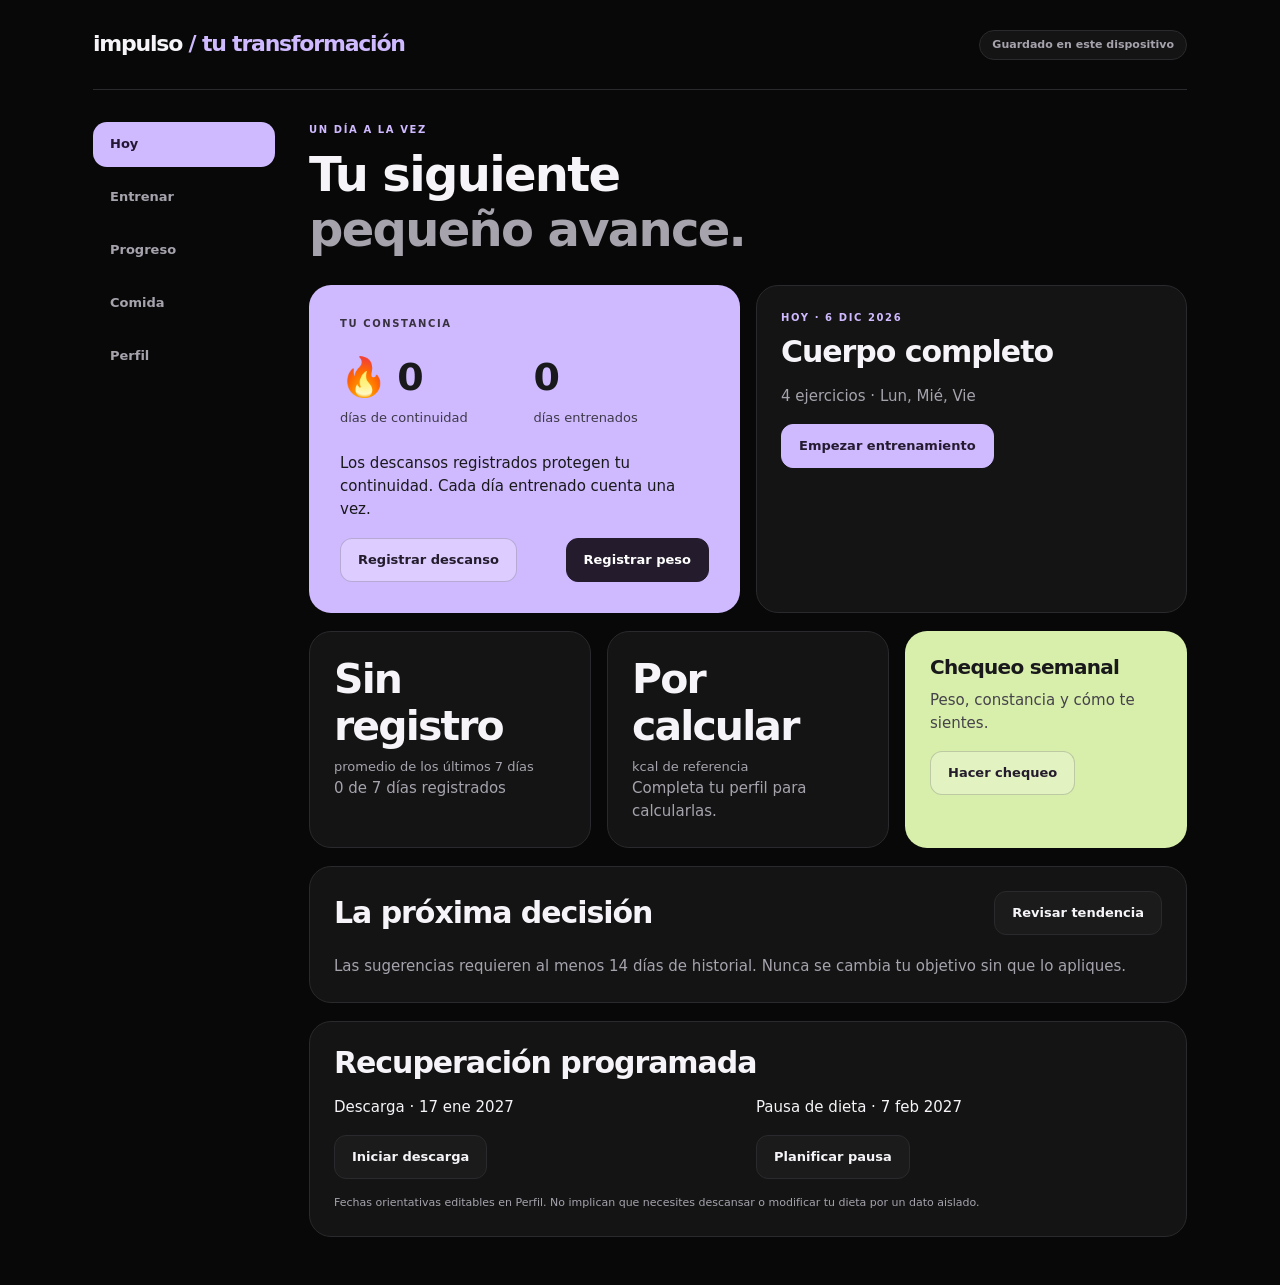
==== transformacion/index.html @ d22fb5dc "feat: build Impulso fitness tracker" ====
<!doctype html>
<html lang="es">
<head>
  <meta charset="utf-8"><meta name="viewport" content="width=device-width,initial-scale=1,viewport-fit=cover">
  <meta name="theme-color" content="#101114"><meta name="color-scheme" content="dark">
  <title>Impulso · Tu transformación</title>
  <link rel="stylesheet" href="ui.css">
  <link rel="manifest" href="manifest.webmanifest">
</head>
<body>
  <div class="app-shell">
    <header class="topbar"><a class="brand" href="#hoy">impulso<span class="muted"> / tu transformación</span></a><span class="pill" id="save-status">Guardado en este dispositivo</span></header>
    <div class="layout"><nav class="sidebar" aria-label="Navegación principal">
      <button class="nav-btn active" data-nav="hoy">Hoy</button><button class="nav-btn" data-nav="rutinas">Entrenar</button><button class="nav-btn" data-nav="progreso">Progreso</button><button class="nav-btn" data-nav="comida">Comida</button><button class="nav-btn" data-nav="perfil">Perfil</button>
    </nav><main id="view" tabindex="-1"></main></div>
  </div>
  <dialog id="modal" aria-labelledby="modal-title"><div class="modal-head"><h2 id="modal-title"></h2><button class="btn small" data-close>Cerrar</button></div><div class="modal-body" id="modal-body"></div></dialog>
  <div id="toast" class="toast" role="status" aria-live="polite" hidden></div>
  <script src="core.js"></script><script src="seeds.js"></script><script src="store.js"></script><script src="io.js"></script><script src="workout-plan.js"></script><script src="food-catalog.js"></script><script src="nutrition.js"></script><script src="nutrition-ui.js"></script><script src="ui.js"></script>
</body></html>
---- transformacion/ui.css ----
/* Transformación · estilos del módulo. Sin dependencias externas. */
:root {
  color-scheme: dark;
  --bg: #080808;
  --surface: #141414;
  --surface-raised: #1b1b1b;
  --surface-hover: #242424;
  --text: #f6f4f8;
  --muted: #a6a3ad;
  --line: #2a292d;
  --lavender: #cfbaff;
  --lime: #d8eeab;
  --coral: #ffb49e;
  --danger: #ffb4b4;
  --radius: 22px;
  --shadow: 0 20px 70px #0005;
  --ease: cubic-bezier(.22, .8, .2, 1);
  font-family: Inter, ui-sans-serif, system-ui, -apple-system, BlinkMacSystemFont, "Segoe UI", sans-serif;
  font-synthesis: none;
  text-rendering: optimizeLegibility;
  -webkit-font-smoothing: antialiased;
}

* { box-sizing: border-box; }
html { scroll-behavior: smooth; scroll-padding-top: 100px; }
body { margin: 0; min-width: 280px; background: var(--bg); color: var(--text); font-size: 15px; line-height: 1.55; }
body:has(dialog[open]) { overflow: hidden; }
button, input, select, textarea { font: inherit; }
button, input, select, textarea, a { -webkit-tap-highlight-color: transparent; }
button { min-height: 44px; cursor: pointer; touch-action: manipulation; }
button, .btn, .nav-btn { transition: background .18s var(--ease), border-color .18s var(--ease), color .18s var(--ease), transform .18s var(--ease), box-shadow .18s var(--ease); }
button:disabled, .btn[aria-disabled="true"] { opacity: .45; cursor: not-allowed; transform: none; }
button:active:not(:disabled), .btn:active { transform: translateY(1px); }
button:focus-visible, a:focus-visible, input:focus-visible, select:focus-visible, textarea:focus-visible, summary:focus-visible { outline: 2px solid var(--lavender); outline-offset: 4px; }
::selection { background: var(--lavender); color: #19131f; }
a { color: var(--lavender); text-underline-offset: 4px; }
img, video, svg { max-width: 100%; }
img, video { display: block; }
h1, h2, h3, h4, p { margin-top: 0; }
h1, h2, h3, h4 { line-height: 1.15; letter-spacing: -.035em; font-weight: 650; overflow-wrap: anywhere; }
h1 { margin-bottom: 12px; font-size: clamp(32px, 4.5vw, 48px); }
h2 { margin-bottom: 15px; font-size: clamp(23px, 3vw, 30px); }
h3 { margin-bottom: 10px; font-size: 20px; }
h4 { margin-bottom: 8px; font-size: 16px; }
p { margin-bottom: 16px; }
small { font-size: 12px; }
hr { height: 1px; border: 0; background: var(--line); margin: 24px 0; }
[hidden] { display: none !important; }

.app-shell { width: min(1150px, 100%); margin-inline: auto; padding: 0 28px 48px; }
.topbar { min-height: 90px; display: flex; align-items: center; justify-content: space-between; gap: 16px; padding: 20px 0; border-bottom: 1px solid var(--line); }
.brand { color: var(--text); font-size: 22px; font-weight: 750; letter-spacing: -.055em; text-decoration: none; }
.brand span { color: var(--lavender); }
.pill { display: inline-flex; align-items: center; justify-content: center; gap: 7px; min-height: 30px; max-width: 100%; padding: 5px 12px; border: 1px solid var(--line); border-radius: 999px; background: var(--surface); color: var(--muted); font-size: 11px; font-weight: 650; line-height: 1.4; overflow-wrap: anywhere; }
.layout { display: grid; grid-template-columns: 182px minmax(0, 1fr); gap: 34px; align-items: start; padding-top: 32px; }
.sidebar { display: flex; flex-direction: column; gap: 8px; position: sticky; top: 24px; padding: 0; }
.nav-btn { display: flex; align-items: center; justify-content: flex-start; gap: 8px; width: 100%; padding: 13px 16px; border: 1px solid transparent; border-radius: 14px; background: transparent; color: var(--muted); font-size: 13px; font-weight: 600; line-height: 1.3; text-align: left; text-decoration: none; }
.nav-btn:hover { color: var(--text); background: var(--surface); }
.nav-btn.active, .nav-btn[aria-current="page"] { background: var(--lavender); color: #231733; }
main#view { min-width: 0; animation: enter .35s var(--ease) both; }
.page-head { display: flex; justify-content: space-between; align-items: flex-start; flex-wrap: wrap; gap: 18px; margin-bottom: 28px; }
.page-head > div { min-width: 0; }
.page-head p:last-child { margin-bottom: 0; }
.eyebrow { margin-bottom: 10px; color: var(--lavender); font-size: 10px; font-weight: 700; letter-spacing: .16em; line-height: 1.5; text-transform: uppercase; }
.muted { color: var(--muted); }
.source-note { color: var(--muted); font-size: 11px; line-height: 1.65; margin-top: 15px; overflow-wrap: anywhere; }
.source-note a { color: inherit; }
.error { color: var(--danger); font-size: 13px; line-height: 1.55; }
.error:not(:empty) { padding: 11px 14px; border: 1px solid #ffb4b433; border-radius: 10px; background: #ffb4b40a; }

.grid { display: grid; grid-template-columns: minmax(0, 1fr); gap: 16px; }
.grid.two { grid-template-columns: repeat(2, minmax(0, 1fr)); }
.grid.three { grid-template-columns: repeat(3, minmax(0, 1fr)); }
.grid.four { grid-template-columns: repeat(4, minmax(0, 1fr)); }
.grid > *, .stats > * { min-width: 0; }
.grid + .grid, .grid + .card, .card + .grid, .card + .card { margin-top: 18px; }
.card { min-width: 0; padding: 24px; border: 1px solid var(--line); border-radius: var(--radius); background: var(--surface); overflow-wrap: anywhere; }
.card > :last-child { margin-bottom: 0; }
.card.accent, .card.mint, .card.peach { color: #19191b; border-color: transparent; --line: #19191b25; --text: #19191b; --muted: #45434a; }
.card.accent { background: var(--lavender); }
.card.mint { background: var(--lime); }
.card.peach { background: var(--coral); }
.card.accent .eyebrow, .card.mint .eyebrow, .card.peach .eyebrow { color: #38313f; }
.card.accent a, .card.mint a, .card.peach a { color: inherit; }
.card.accent .badge, .card.mint .badge, .card.peach .badge { color: #2e2735; border-color: #19191b25; background: #ffffff35; }
.card.accent .btn:not(.primary):not(.danger), .card.mint .btn:not(.primary):not(.danger), .card.peach .btn:not(.primary):not(.danger) { color: #241c2c; background: #ffffff45; border-color: #19191b30; }
.card.accent .btn.primary, .card.mint .btn.primary, .card.peach .btn.primary { color: #fff; background: #241c2c; border-color: #241c2c; }
.hero { position: relative; display: flex; align-items: center; justify-content: space-between; flex-wrap: wrap; gap: 24px; min-height: 200px; padding: 30px; border-radius: var(--radius); border: 1px solid #cbb3ff33; background: linear-gradient(125deg, #26202e, #161417 75%); overflow: hidden; }
.hero h1, .hero h2 { max-width: 550px; }
.hero > * { position: relative; z-index: 1; min-width: 0; }
.hero::after { content: ""; position: absolute; width: 210px; height: 210px; border-radius: 50%; right: -90px; top: -110px; border: 45px solid #cfbaff0a; pointer-events: none; }
.hero + .grid, .hero + .card, .hero + .toolbar { margin-top: 20px; }
.metric { font-size: 14px; font-weight: 400; line-height: 1.5; letter-spacing: 0; font-variant-numeric: tabular-nums; }
.metric > strong { display:block; font-size:clamp(28px,3.2vw,42px); line-height:1.15; letter-spacing:-.045em; font-weight:650; }
.metric > span { display:block; margin-top:8px; font-size:13px; line-height:1.45; letter-spacing:0; color:var(--muted); }
.accent .metric > span,.mint .metric > span {color:inherit;opacity:.8}
.page-head {display:block}
.hero {display:block}
.hero .stats {margin:24px 0}
.grid > .card {margin-top:0}
.metric small, .metric span.unit { display: inline-block; margin-left: 5px; font-size: 14px; font-weight: 500; letter-spacing: 0; color: var(--muted); }
.stats { display: grid; grid-template-columns: repeat(auto-fit, minmax(110px, 1fr)); gap: 18px; }
.stats strong { display: block; font-size: 30px; line-height: 1.2; letter-spacing: -.04em; font-variant-numeric: tabular-nums; }
.stats small { display: block; margin-top: 6px; color: var(--muted); line-height: 1.45; }
.toolbar { display: flex; align-items: center; justify-content: space-between; flex-wrap: wrap; gap: 10px; margin-bottom: 20px; }
.toolbar > div { display: flex; align-items: center; flex-wrap: wrap; gap: 10px; min-width: 0; }
.toolbar h2, .toolbar h3, .toolbar p { margin-bottom: 0; }

.btn { display: inline-flex; align-items: center; justify-content: center; gap: 8px; min-height: 44px; padding: 11px 17px; border: 1px solid var(--line); border-radius: 12px; background: var(--surface-raised); color: var(--text); font-size: 13px; font-weight: 650; line-height: 1.35; text-align: center; text-decoration: none; }
.btn:hover:not(:disabled) { background: var(--surface-hover); border-color: #49454e; }
.btn.primary { background: var(--lavender); border-color: var(--lavender); color: #251b31; }
.btn.primary:hover:not(:disabled) { background: #dbcaff; border-color: #dbcaff; box-shadow: 0 4px 20px #cfbaff16; }
.btn.danger { color: var(--danger); border-color: #ffb4b42b; background: #ffb4b40b; }
.btn.danger:hover:not(:disabled) { border-color: #ffb4b45e; background: #ffb4b415; }
.btn.small { min-height: 44px; padding: 9px 12px; font-size: 12px; border-radius: 10px; }
.btn.ghost { background: transparent; border-color: transparent; color: var(--muted); }
.btn.ghost:hover:not(:disabled) { background: var(--surface-raised); color: var(--text); }
.wide { grid-column: 1 / -1; width: 100%; }
.btn.wide { display: flex; }

.form-grid { display: grid; grid-template-columns: repeat(2, minmax(0, 1fr)); gap: 18px 16px; }
.form-grid label, label { display: block; color: var(--muted); font-size: 12px; font-weight: 600; line-height: 1.5; }
input:not([type="checkbox"]):not([type="radio"]):not([type="range"]), select, textarea { display: block; width: 100%; min-width: 0; min-height: 45px; margin-top: 7px; padding: 11px 12px; border: 1px solid #37343c; border-radius: 11px; background: #101011; color: #f6f4f8; line-height: 1.45; transition: border-color .18s ease, background .18s ease; }
input:hover:not(:disabled), select:hover:not(:disabled), textarea:hover:not(:disabled) { border-color: #62576e; }
input:focus, select:focus, textarea:focus { border-color: var(--lavender); background: #151217; }
input::placeholder, textarea::placeholder { color: #807b89; opacity: 1; }
input:disabled, select:disabled, textarea:disabled { opacity: .5; cursor: not-allowed; }
input[type="number"] { font-variant-numeric: tabular-nums; }
input[type="checkbox"], input[type="radio"] { width: 19px; height: 19px; margin: 0; accent-color: var(--lavender); cursor: pointer; flex: 0 0 auto; }
input[type="range"] { width: 100%; min-height: 44px; accent-color: var(--lavender); }
input[type="file"] { font-size: 12px; }
input::file-selector-button { min-height: 32px; margin-right: 10px; padding: 5px 10px; border: 0; border-radius: 7px; background: #302738; color: #e0d2ef; font: inherit; cursor: pointer; }
textarea { min-height: 110px; resize: vertical; }
.check-label { display: inline-flex; align-items: center; gap: 10px; min-height: 44px; padding: 9px 12px; border: 1px solid var(--line); border-radius: 10px; color: var(--text); cursor: pointer; }
.check-label:has(input:checked) { border-color: #cfbaff66; background: #cfbaff0e; }
.list-row { display: flex; align-items: center; justify-content: space-between; flex-wrap: wrap; gap: 12px; padding: 16px 0; border-bottom: 1px solid var(--line); }
.list-row:first-child { padding-top: 0; }
.list-row:last-child { border-bottom: 0; padding-bottom: 0; }
.list-row > div { min-width: 0; }
.list-row h3, .list-row h4 { margin-bottom: 5px; }
.list-row p { margin-bottom: 0; }
.badge { display: inline-flex; align-items: center; gap: 5px; padding: 4px 9px; max-width: 100%; border: 1px solid #cfbaff30; border-radius: 999px; background: #cfbaff0c; color: #d9c9ed; font-size: 10px; line-height: 1.5; font-weight: 650; overflow-wrap: anywhere; }

.exercise { min-width: 0; padding: 22px; margin-bottom: 16px; border: 1px solid var(--line); border-radius: var(--radius); background: var(--surface); }
.exercise h2 { font-size: 22px; }
.exercise .toolbar { margin-bottom: 16px; }
.exercise .form-grid { margin: 18px 0; }
.set-row, .set-head { display: grid; grid-template-columns: minmax(42px, .65fr) minmax(65px, 1.2fr) minmax(56px, 1fr) minmax(52px, 1fr) minmax(54px, .95fr) 46px; align-items: center; gap: 9px; min-width: 0; }
.set-head { min-height: 32px; padding: 0 8px; color: var(--muted); font-size: 9px; font-weight: 650; letter-spacing: .025em; text-align: center; }
.set-row { min-height: 65px; padding: 9px 8px; border-top: 1px solid var(--line); border-radius: 9px; transition: background .22s ease, border-color .22s ease; }
.set-row > *, .set-head > * { min-width: 0; }
.set-row > span, .set-row > strong { text-align: center; font-size: 12px; font-variant-numeric: tabular-nums; }
.set-row .previous { color: var(--muted); font-size: 11px; line-height: 1.3; overflow-wrap: anywhere; }
.set-row input:not([type="checkbox"]):not([type="radio"]), .set-row select { min-height: 45px; margin: 0; padding: 9px 4px; border-radius: 8px; font-size: 13px; text-align: center; }
.set-row select { padding-left: 3px; padding-right: 0; }
.set-row input[type="number"] { appearance: textfield; -moz-appearance: textfield; }
.set-row input[type="number"]::-webkit-inner-spin-button, .set-row input[type="number"]::-webkit-outer-spin-button { appearance: none; margin: 0; }
.set-row input[type="checkbox"] { justify-self: center; width: 23px; height: 23px; accent-color: var(--lime); }
.set-row .check-label, .set-row > button { display: flex; justify-content: center; align-items: center; width: 44px; min-height: 44px; padding: 4px; border-radius: 9px; }
.set-row .btn { min-width: 0; padding: 8px 3px; font-size: 11px; }
.set-row.done { background: #d8eeab0d; border-top-color: #d8eeab22; }
.set-row.done input:not([type="checkbox"]), .set-row.done select { border-color: #d8eeab3d; background: #d8eeab07; }
.set-row.done > button, .set-row.done .check-label { background: var(--lime); border-color: var(--lime); color: #243014; }
.set-extra { display: flex; align-items: center; flex-wrap: wrap; gap: 9px 12px; margin: 10px 0 15px; padding: 0 8px; color: var(--muted); font-size: 11px; }
.set-extra label { display: flex; align-items: center; gap: 7px; font-size: 11px; }
.set-extra input:not([type="checkbox"]), .set-extra select { width: auto; min-width: 70px; max-width: 120px; margin: 0; }

.timer-bar { position: sticky; z-index: 12; bottom: 18px; display: flex; align-items: center; justify-content: space-between; flex-wrap: wrap; gap: 10px 16px; padding: 15px 19px; border: 1px solid #cfbaff66; border-radius: 18px; background: #201a29f5; box-shadow: 0 10px 45px #0008; backdrop-filter: blur(16px); }
.timer-bar strong { font-size: 28px; font-weight: 550; letter-spacing: -.04em; font-variant-numeric: tabular-nums; }
.timer-bar .btn { background: #ffffff0b; }
.session-clock { display: inline-block; color: var(--lavender); font-size: 22px; font-weight: 550; line-height: 1.2; font-variant-numeric: tabular-nums; letter-spacing: -.025em; white-space: nowrap; }
.progress-track { width: 100%; height: 6px; overflow: hidden; border-radius: 999px; background: #ffffff13; }
.progress-fill { height: 100%; max-width: 100%; border-radius: inherit; background: var(--lavender); transition: width .35s var(--ease); }
.mint .progress-track, .peach .progress-track, .accent .progress-track { background: #19191b22; }
.mint .progress-fill, .peach .progress-fill, .accent .progress-fill { background: #30243f; }

dialog { width: min(650px, calc(100vw - 32px)); max-height: min(88dvh, 900px); padding: 0; border: 1px solid #514758; border-radius: 26px; background: #19161d; color: var(--text); box-shadow: 0 30px 100px #000b; overflow: auto; overscroll-behavior: contain; }
dialog[open] { animation: modal-enter .25s var(--ease) both; }
dialog::backdrop { background: #050406b8; backdrop-filter: blur(9px); }
.modal-head { position: sticky; z-index: 3; top: 0; display: flex; justify-content: space-between; align-items: flex-start; gap: 16px; padding: 25px 26px 19px; border-bottom: 1px solid #ffffff09; background: #19161df5; backdrop-filter: blur(16px); }
.modal-head > div { min-width: 0; }
.modal-head h2, .modal-head h3, .modal-head p { margin-bottom: 0; }
.modal-head .eyebrow { margin-bottom: 9px; }
.modal-head > button { flex: 0 0 auto; min-width: 44px; min-height: 44px; margin-top: -4px; padding: 9px 12px; border: 1px solid var(--line); border-radius: 11px; background: #ffffff07; color: var(--muted); font-size: 12px; }
.modal-body { padding: 24px 26px; min-width: 0; }
.modal-body > :last-child { margin-bottom: 0; }
.modal-actions { position: sticky; bottom: 0; z-index: 3; display: flex; justify-content: flex-end; flex-wrap: wrap; gap: 10px; padding: 17px 26px 22px; border-top: 1px solid #ffffff0c; background: #19161dfa; backdrop-filter: blur(16px); }
.modal-actions .error { flex-basis: 100%; }

.calendar { display: grid; grid-template-columns: repeat(7, minmax(0, 1fr)); gap: 7px; }
.calendar > :not(.day) { color: var(--muted); font-size: 10px; text-align: center; }
.day { position: relative; display: flex; flex-direction: column; align-items: center; justify-content: center; gap: 3px; aspect-ratio: 1; min-width: 0; min-height: 44px; border: 1px solid var(--line); border-radius: 12px; background: #ffffff02; color: var(--muted); font-size: 12px; font-variant-numeric: tabular-nums; text-align: center; }
.day small { font-size: 8px; line-height: 1.2; }
.day.trained { border-color: #d8eeab50; background: #d8eeab1d; color: #d8eeab; }
.day.rest { border-color: #cfbaff27; background: #cfbaff0b; color: #c2b4d5; }
.day.today { outline: 2px solid var(--lavender); outline-offset: 2px; color: var(--text); }
.chart { min-width: 0; width: 100%; overflow: hidden; }
.chart svg { display: block; width: 100%; height: auto; overflow: visible; }
.chart svg text { fill: var(--muted); font-family: inherit; font-size: 10px; }
.tabs { display: flex; gap: 5px; max-width: 100%; padding: 5px; margin-bottom: 22px; border: 1px solid var(--line); border-radius: 14px; background: var(--surface); overflow-x: auto; scrollbar-width: thin; }
.tabs button, .tabs .btn { flex: 1 0 auto; min-height: 44px; padding: 10px 15px; border: 0; border-radius: 9px; background: transparent; color: var(--muted); font-size: 12px; font-weight: 650; white-space: nowrap; }
.tabs button.active, .tabs [aria-selected="true"] { background: var(--surface-hover); color: var(--text); box-shadow: 0 2px 8px #0002; }
.empty { padding: 35px 22px; border: 1px dashed #46404c; border-radius: var(--radius); color: var(--muted); text-align: center; }
.empty h2, .empty h3, .empty strong { color: var(--text); }
.empty p { max-width: 440px; margin-inline: auto; }
.toast { position: fixed; z-index: 110; left: 50%; bottom: 26px; width: max-content; max-width: min(480px, calc(100vw - 32px)); padding: 14px 19px; transform: translateX(-50%); border: 1px solid #cfbaff4a; border-radius: 13px; background: #29222ff5; color: #f6efff; box-shadow: 0 8px 35px #0009; font-size: 13px; text-align: center; backdrop-filter: blur(12px); animation: toast-enter .2s ease both; }
.toast:empty { display: none; }
.media { min-width: 0; overflow: hidden; border: 1px solid var(--line); border-radius: 16px; background: #0b0b0b; }
.media img, .media video { width: 100%; max-height: 500px; object-fit: contain; background: #0b0b0b; }
.media > p, .media > figcaption { padding: 12px 14px; margin: 0; font-size: 12px; color: var(--muted); }
.recipe { display: flex; flex-direction: column; min-width: 0; padding: 22px; border: 1px solid var(--line); border-radius: var(--radius); background: var(--surface); }
.recipe > img { width: 100%; aspect-ratio: 16 / 10; object-fit: cover; border-radius: 13px; margin-bottom: 18px; }
.recipe h3 { font-size: 21px; }
.recipe p, .recipe li { color: var(--muted); font-size: 13px; }
.recipe ul, .recipe ol { padding-left: 20px; }
.recipe .btn:last-child { margin-top: auto; }
.sr-only { position: absolute !important; width: 1px !important; height: 1px !important; padding: 0 !important; margin: -1px !important; overflow: hidden !important; clip: rect(0, 0, 0, 0) !important; white-space: nowrap !important; border: 0 !important; }

@keyframes enter { from { opacity: 0; transform: translateY(6px); } to { opacity: 1; transform: translateY(0); } }
@keyframes modal-enter { from { opacity: 0; transform: translateY(12px) scale(.99); } to { opacity: 1; transform: translateY(0) scale(1); } }
@keyframes toast-enter { from { opacity: 0; margin-bottom: -5px; } to { opacity: 1; margin-bottom: 0; } }

@media (hover: hover) {
  .card, .recipe { transition: border-color .2s ease; }
  .card:not(.accent):not(.mint):not(.peach):hover, .recipe:hover { border-color: #403943; }
}

@media (max-width: 1020px) {
  .app-shell { padding-inline: 22px; }
  .layout { grid-template-columns: 155px minmax(0, 1fr); gap: 24px; }
  .grid.four { grid-template-columns: repeat(2, minmax(0, 1fr)); }
  .grid.three { grid-template-columns: repeat(2, minmax(0, 1fr)); }
  .card, .exercise { padding: 20px; }
  .set-row, .set-head { grid-template-columns: minmax(40px, .6fr) minmax(54px, 1fr) minmax(45px, 1fr) minmax(45px, 1fr) minmax(46px, .95fr) 44px; gap: 6px; padding-inline: 2px; }
}

@media (max-width: 760px) {
  html { scroll-padding-top: 22px; scroll-padding-bottom: 110px; }
  body { padding-bottom: calc(95px + env(safe-area-inset-bottom, 0px)); }
  .app-shell { padding: 0 20px 26px; }
  .topbar { min-height: 78px; padding: 17px 0; }
  .brand { font-size: 21px; }
  .topbar .pill { max-width: 50%; font-size: 10px; }
  .layout { display: block; padding-top: 26px; }
  .sidebar { position: fixed; z-index: 40; top: auto; bottom: 0; left: 0; right: 0; display: grid; grid-auto-flow: column; grid-auto-columns: minmax(68px, 1fr); gap: 3px; padding: 9px 12px calc(9px + env(safe-area-inset-bottom, 0px)); border-top: 1px solid #ffffff13; background: #111111f5; backdrop-filter: blur(20px); overflow-x: auto; overscroll-behavior-x: contain; scrollbar-width: none; }
  .sidebar::-webkit-scrollbar { display: none; }
  .nav-btn { min-height: 51px; justify-content: center; padding: 10px 5px; border-radius: 10px; font-size: 10px; text-align: center; line-height: 1.3; }
  .nav-btn.active, .nav-btn[aria-current="page"] { background: #cfbaff20; color: var(--lavender); border-color: #cfbaff28; }
  .page-head { gap: 15px; margin-bottom: 22px; }
  .page-head .btn { align-self: flex-start; }
  .grid { gap: 13px; }
  .grid.three { grid-template-columns: 1fr; }
  .card, .recipe { padding: 21px; border-radius: 19px; }
  .hero { min-height: 180px; padding: 26px; }
  .metric { font-size: 44px; }
  .stats { gap: 15px; }
  .stats strong { font-size: 28px; }
  .toolbar { gap: 10px; }
  .exercise { padding: 20px 15px; border-radius: 19px; }
  .exercise .toolbar { padding-inline: 2px; }
  .exercise h2 { font-size: 21px; }
  .set-row, .set-head { grid-template-columns: minmax(39px, .7fr) minmax(0, 1fr) minmax(0, 1fr) minmax(0, 1fr) 44px; gap: 7px; }
  .set-row .previous, .set-head .previous { display: none; }
  .set-row input:not([type="checkbox"]):not([type="radio"]), .set-row select { min-height: 46px; font-size: 15px; }
  .set-head { font-size: 9px; }
  .set-extra { padding-inline: 2px; }
  .timer-bar { bottom: calc(84px + env(safe-area-inset-bottom, 0px)); padding: 13px 15px; border-radius: 15px; }
  .timer-bar strong { font-size: 25px; }
  .toast { bottom: calc(90px + env(safe-area-inset-bottom, 0px)); }
  dialog { width: min(650px, calc(100vw - 20px)); max-height: 91dvh; border-radius: 22px; }
  .modal-head { padding: 23px 21px 18px; }
  .modal-body { padding: 22px 21px; }
  .modal-actions { padding: 16px 21px max(20px, env(safe-area-inset-bottom, 0px)); }
  .media img, .media video { max-height: 65dvh; }
}

@media (max-width: 480px) {
  body { font-size: 14px; }
  .app-shell { padding-inline: 15px; }
  h1 { font-size: 35px; }
  .grid.two { grid-template-columns: 1fr; }
  .grid.four { gap: 10px; }
  .grid.four .card { padding: 17px 14px; }
  .grid.four .metric { font-size: 35px; }
  .form-grid { grid-template-columns: 1fr; gap: 16px; }
  .form-grid .wide { grid-column: auto; }
  .card, .recipe { padding: 20px; }
  .hero { padding: 24px 21px; }
  .page-head { display: block; }
  .page-head > .btn, .page-head > .toolbar { margin-top: 16px; }
  .page-head > .session-clock { margin-top: 12px; }
  .exercise { padding: 19px 11px; }
  .exercise .toolbar { padding-inline: 3px; }
  .exercise .toolbar > div { flex: 1 1 170px; }
  .set-row, .set-head { gap: 5px; padding-inline: 1px; }
  .set-head { letter-spacing: 0; font-size: 8px; }
  .set-row input:not([type="checkbox"]):not([type="radio"]), .set-row select { padding-inline: 2px; font-size: 14px; }
  .calendar { gap: 4px; }
  .day { min-height: 44px; border-radius: 8px; font-size: 11px; }
  .day.today { outline-offset: 0; }
  .day small { font-size: 7px; }
  .calendar > :not(.day) { font-size: 9px; }
  .tabs button, .tabs .btn { padding-inline: 12px; }
  .list-row { gap: 10px; }
  .modal-head { padding-inline: 19px; }
  .modal-body { padding-inline: 19px; }
  .modal-actions { padding-inline: 19px; }
  .modal-actions .btn { flex: 1 1 auto; }
  input:not([type="checkbox"]):not([type="radio"]):not([type="range"]), select, textarea { font-size: 16px; }
  .session-clock { font-size: 21px; }
}

@media (prefers-reduced-motion: reduce) {
  html { scroll-behavior: auto; }
  *, *::before, *::after { animation-duration: .01ms !important; animation-iteration-count: 1 !important; transition-duration: .01ms !important; scroll-behavior: auto !important; }
  button:active:not(:disabled), .btn:active { transform: none; }
}

@media print {
  :root { color-scheme: light; --bg: #fff; --surface: #fff; --surface-raised: #fff; --text: #111; --muted: #555; --line: #ddd; --lavender: #51406b; }
  body { min-width: 0; padding: 0; font-size: 11pt; background: #fff; color: #111; }
  .app-shell { width: 100%; max-width: none; padding: 0; }
  .topbar { min-height: 0; padding: 0 0 15px; margin-bottom: 20px; }
  .layout { display: block; padding-top: 0; }
  .sidebar, .btn, .timer-bar, .toast, dialog, .modal-actions, .tabs, input[type="file"], .topbar .pill { display: none !important; }
  main#view { animation: none; }
  .card, .hero, .exercise, .recipe, .empty { background: #fff !important; color: #111 !important; border: 1px solid #ccc; box-shadow: none; break-inside: avoid; padding: 16px; }
  .hero { min-height: 0; }
  .hero::after { display: none; }
  .card.accent, .card.mint, .card.peach { --text: #111; --muted: #555; --line: #ddd; }
  .grid.two { grid-template-columns: repeat(2, minmax(0, 1fr)); }
  .grid.three { grid-template-columns: repeat(3, minmax(0, 1fr)); }
  .grid.four { grid-template-columns: repeat(4, minmax(0, 1fr)); }
  .set-row, .set-head { grid-template-columns: 45px 1.2fr 1fr 1fr 1fr 45px; }
  .set-row .previous, .set-head .previous { display: block; }
  input:not([type="checkbox"]):not([type="radio"]):not([type="range"]), select, textarea { border: 1px solid #ddd; background: #fff; color: #111; }
  .chart svg text { fill: #555; }
  .media img { max-height: 220px; }
  .media video { display: none; }
  a { color: #111; text-decoration: underline; }
}
/* Layout refinements validated against the actual mobile screens. */
@media screen {
  .metric {font-size:14px}
  .timer-bar {top:12px;bottom:auto;margin-bottom:20px}
  .set-row input:not([type=checkbox]),.set-row select {font-size:16px}
  .form-grid input,.form-grid select,.form-grid textarea {font-size:16px}
  .toolbar > div {display:block}
  .hero .stats strong {font-size:38px}
}
@media screen {
  .set-extra {display:grid;grid-template-columns:repeat(3,minmax(0,1fr));gap:8px;padding:0 2px}
  .set-extra label {display:flex;flex-direction:column;align-items:stretch;gap:4px;white-space:nowrap}
  .set-extra input:not([type=checkbox]),.set-extra select {width:100%;min-width:0;max-width:none}
  .set-extra > button,.set-extra > strong {grid-column:1/-1}
  .set-row > button {white-space:nowrap;overflow-wrap:normal}
}

/* Food selection stays compact as the personal catalog grows. */
.food-picker {min-width:0;display:grid;gap:10px;align-content:start}
.ingredient-row {padding:20px 0;border-bottom:1px solid var(--line);margin-bottom:14px}
.ingredient-row > .btn {margin-top:12px}
#food-results .list-row > div:first-child {flex:1 1 220px}
#portion-result:empty {display:none}
#portion-result {scroll-margin-top:100px}
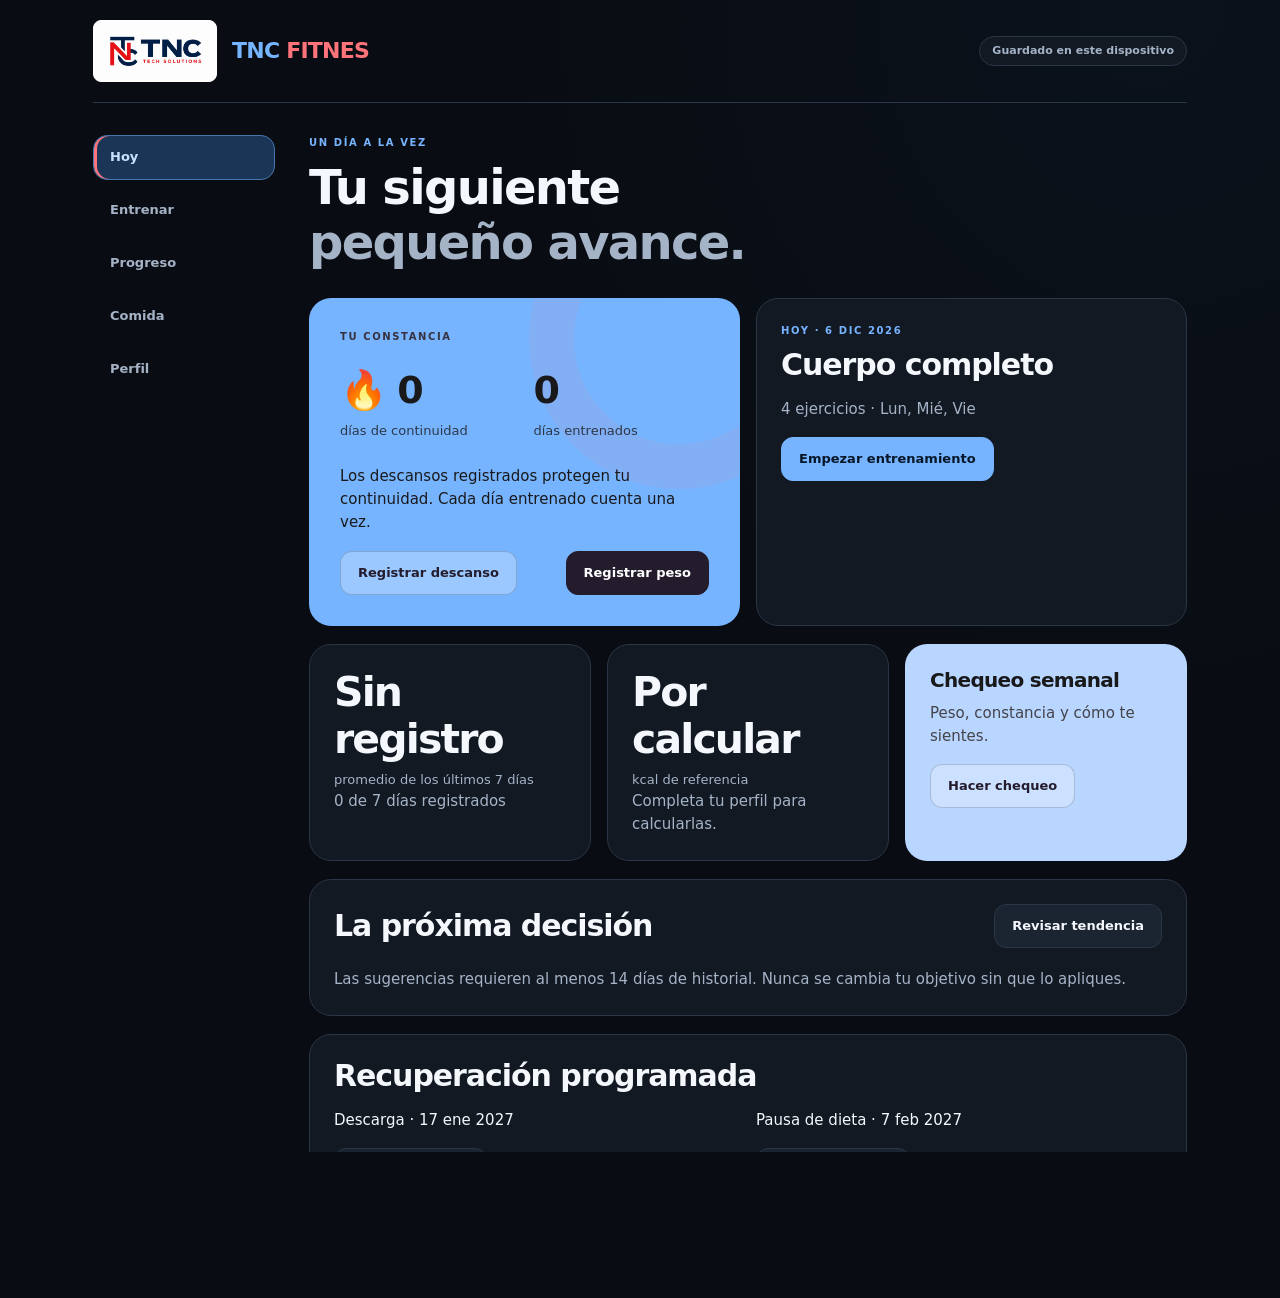
==== commit d5825bb5: "feat: add TNC FITNES branding, nutrition tracking and workout improvements" ====
--- a/transformacion/index.html
+++ b/transformacion/index.html
@@ -2,20 +2,22 @@
 <html lang="es">
 <head>
   <meta charset="utf-8"><meta name="viewport" content="width=device-width,initial-scale=1,viewport-fit=cover">
-  <meta name="theme-color" content="#101114"><meta name="color-scheme" content="dark">
-  <title>Impulso · Tu transformación</title>
+  <meta name="theme-color" content="#0a0e16"><meta name="color-scheme" content="dark">
+  <title>TNC FITNES · Tu transformación</title>
   <link rel="stylesheet" href="ui.css">
   <link rel="manifest" href="manifest.webmanifest">
+  <link rel="icon" type="image/png" href="tnc-logo.png">
+  <link rel="apple-touch-icon" href="tnc-logo.png">
 </head>
 <body>
   <div class="app-shell">
-    <header class="topbar"><a class="brand" href="#hoy">impulso<span class="muted"> / tu transformación</span></a><span class="pill" id="save-status">Guardado en este dispositivo</span></header>
+    <header class="topbar"><a class="brand" href="#hoy" aria-label="TNC FITNES, inicio"><img class="brand-logo" src="tnc-logo.png" alt="TNC Tech Solutions"><span class="brand-name">TNC <span>FITNES</span></span></a><span class="pill" id="save-status">Guardado en este dispositivo</span></header>
     <div class="layout"><nav class="sidebar" aria-label="Navegación principal">
       <button class="nav-btn active" data-nav="hoy">Hoy</button><button class="nav-btn" data-nav="rutinas">Entrenar</button><button class="nav-btn" data-nav="progreso">Progreso</button><button class="nav-btn" data-nav="comida">Comida</button><button class="nav-btn" data-nav="perfil">Perfil</button>
     </nav><main id="view" tabindex="-1"></main></div>
   </div>
   <dialog id="modal" aria-labelledby="modal-title"><div class="modal-head"><h2 id="modal-title"></h2><button class="btn small" data-close>Cerrar</button></div><div class="modal-body" id="modal-body"></div></dialog>
   <div id="toast" class="toast" role="status" aria-live="polite" hidden></div>
-  <script src="core.js"></script><script src="seeds.js"></script><script src="store.js"></script><script src="io.js"></script><script src="workout-plan.js"></script><script src="food-catalog.js"></script><script src="nutrition.js"></script><script src="nutrition-ui.js"></script><script src="ui.js"></script>
+  <script src="core.js"></script><script src="wellness.js"></script><script src="seeds.js"></script><script src="store.js"></script><script src="io.js"></script><script src="workout-plan.js"></script><script src="food-catalog.js"></script><script src="restaurant-catalog.js"></script><script src="nutrition.js"></script><script src="nutrition-ui.js"></script><script src="session-image.js"></script><script src="ui.js"></script>
 </body></html>
 
--- a/transformacion/ui.css
+++ b/transformacion/ui.css
@@ -1,17 +1,20 @@
-/* Transformación · estilos del módulo. Sin dependencias externas. */
+/* TNC FITNES · estilos del módulo. Sin dependencias externas. */
 :root {
   color-scheme: dark;
-  --bg: #080808;
-  --surface: #141414;
-  --surface-raised: #1b1b1b;
-  --surface-hover: #242424;
-  --text: #f6f4f8;
-  --muted: #a6a3ad;
-  --line: #2a292d;
-  --lavender: #cfbaff;
-  --lime: #d8eeab;
-  --coral: #ffb49e;
-  --danger: #ffb4b4;
+  --bg: #090c12;
+  --surface: #121923;
+  --surface-raised: #1b2431;
+  --surface-hover: #253346;
+  --text: #f4f7fc;
+  --muted: #a5b3c7;
+  --line: #2a3545;
+  --blue: #76b4ff;
+  --red: #ff737b;
+  --success: #44d38b;
+  --lavender: var(--blue);
+  --lime: #b8d6ff;
+  --coral: #f2b7bd;
+  --danger: #ff9fa5;
   --radius: 22px;
   --shadow: 0 20px 70px #0005;
   --ease: cubic-bezier(.22, .8, .2, 1);
@@ -23,7 +26,7 @@
 
 * { box-sizing: border-box; }
 html { scroll-behavior: smooth; scroll-padding-top: 100px; }
-body { margin: 0; min-width: 280px; background: var(--bg); color: var(--text); font-size: 15px; line-height: 1.55; }
+body { margin: 0; min-width: 280px; background: radial-gradient(ellipse at 90% 0, #17345624, transparent 44%), var(--bg); color: var(--text); font-size: 15px; line-height: 1.55; }
 body:has(dialog[open]) { overflow: hidden; }
 button, input, select, textarea { font: inherit; }
 button, input, select, textarea, a { -webkit-tap-highlight-color: transparent; }
@@ -49,14 +52,16 @@
 
 .app-shell { width: min(1150px, 100%); margin-inline: auto; padding: 0 28px 48px; }
 .topbar { min-height: 90px; display: flex; align-items: center; justify-content: space-between; gap: 16px; padding: 20px 0; border-bottom: 1px solid var(--line); }
-.brand { color: var(--text); font-size: 22px; font-weight: 750; letter-spacing: -.055em; text-decoration: none; }
-.brand span { color: var(--lavender); }
+.brand { display: flex; align-items: center; gap: 15px; color: var(--blue); font-size: 22px; font-weight: 800; letter-spacing: -.035em; text-decoration: none; white-space: nowrap; }
+.brand .brand-name { color: var(--blue); }
+.brand .brand-name span { color: var(--red); }
+.brand-logo { width: 124px; height: 62px; object-fit: contain; border: 1px solid #fff; border-radius: 8px; background: #fff; }
 .pill { display: inline-flex; align-items: center; justify-content: center; gap: 7px; min-height: 30px; max-width: 100%; padding: 5px 12px; border: 1px solid var(--line); border-radius: 999px; background: var(--surface); color: var(--muted); font-size: 11px; font-weight: 650; line-height: 1.4; overflow-wrap: anywhere; }
 .layout { display: grid; grid-template-columns: 182px minmax(0, 1fr); gap: 34px; align-items: start; padding-top: 32px; }
 .sidebar { display: flex; flex-direction: column; gap: 8px; position: sticky; top: 24px; padding: 0; }
 .nav-btn { display: flex; align-items: center; justify-content: flex-start; gap: 8px; width: 100%; padding: 13px 16px; border: 1px solid transparent; border-radius: 14px; background: transparent; color: var(--muted); font-size: 13px; font-weight: 600; line-height: 1.3; text-align: left; text-decoration: none; }
 .nav-btn:hover { color: var(--text); background: var(--surface); }
-.nav-btn.active, .nav-btn[aria-current="page"] { background: var(--lavender); color: #231733; }
+.nav-btn.active, .nav-btn[aria-current="page"] { background: #1b3556; color: #c7e0ff; border-color: #4577af; box-shadow: inset 3px 0 var(--red); }
 main#view { min-width: 0; animation: enter .35s var(--ease) both; }
 .page-head { display: flex; justify-content: space-between; align-items: flex-start; flex-wrap: wrap; gap: 18px; margin-bottom: 28px; }
 .page-head > div { min-width: 0; }
@@ -85,10 +90,10 @@
 .card.accent .badge, .card.mint .badge, .card.peach .badge { color: #2e2735; border-color: #19191b25; background: #ffffff35; }
 .card.accent .btn:not(.primary):not(.danger), .card.mint .btn:not(.primary):not(.danger), .card.peach .btn:not(.primary):not(.danger) { color: #241c2c; background: #ffffff45; border-color: #19191b30; }
 .card.accent .btn.primary, .card.mint .btn.primary, .card.peach .btn.primary { color: #fff; background: #241c2c; border-color: #241c2c; }
-.hero { position: relative; display: flex; align-items: center; justify-content: space-between; flex-wrap: wrap; gap: 24px; min-height: 200px; padding: 30px; border-radius: var(--radius); border: 1px solid #cbb3ff33; background: linear-gradient(125deg, #26202e, #161417 75%); overflow: hidden; }
+.hero { position: relative; display: flex; align-items: center; justify-content: space-between; flex-wrap: wrap; gap: 24px; min-height: 200px; padding: 30px; border-radius: var(--radius); border: 1px solid #467abb55; background: linear-gradient(125deg, #172d4b, #131b28 68%, #3b1c2945); overflow: hidden; }
 .hero h1, .hero h2 { max-width: 550px; }
 .hero > * { position: relative; z-index: 1; min-width: 0; }
-.hero::after { content: ""; position: absolute; width: 210px; height: 210px; border-radius: 50%; right: -90px; top: -110px; border: 45px solid #cfbaff0a; pointer-events: none; }
+.hero::after { content: ""; position: absolute; width: 210px; height: 210px; border-radius: 50%; right: -90px; top: -110px; border: 45px solid #ff737b16; pointer-events: none; }
 .hero + .grid, .hero + .card, .hero + .toolbar { margin-top: 20px; }
 .metric { font-size: 14px; font-weight: 400; line-height: 1.5; letter-spacing: 0; font-variant-numeric: tabular-nums; }
 .metric > strong { display:block; font-size:clamp(28px,3.2vw,42px); line-height:1.15; letter-spacing:-.045em; font-weight:650; }
@@ -108,8 +113,8 @@
 
 .btn { display: inline-flex; align-items: center; justify-content: center; gap: 8px; min-height: 44px; padding: 11px 17px; border: 1px solid var(--line); border-radius: 12px; background: var(--surface-raised); color: var(--text); font-size: 13px; font-weight: 650; line-height: 1.35; text-align: center; text-decoration: none; }
 .btn:hover:not(:disabled) { background: var(--surface-hover); border-color: #49454e; }
-.btn.primary { background: var(--lavender); border-color: var(--lavender); color: #251b31; }
-.btn.primary:hover:not(:disabled) { background: #dbcaff; border-color: #dbcaff; box-shadow: 0 4px 20px #cfbaff16; }
+.btn.primary { background: #76b4ff; border-color: #76b4ff; color: #071729; }
+.btn.primary:hover:not(:disabled) { background: #a1cdff; border-color: #a1cdff; box-shadow: 0 4px 20px #62a5ff24; }
 .btn.danger { color: var(--danger); border-color: #ffb4b42b; background: #ffb4b40b; }
 .btn.danger:hover:not(:disabled) { border-color: #ffb4b45e; background: #ffb4b415; }
 .btn.small { min-height: 44px; padding: 9px 12px; font-size: 12px; border-radius: 10px; }
@@ -122,24 +127,24 @@
 .form-grid label, label { display: block; color: var(--muted); font-size: 12px; font-weight: 600; line-height: 1.5; }
 input:not([type="checkbox"]):not([type="radio"]):not([type="range"]), select, textarea { display: block; width: 100%; min-width: 0; min-height: 45px; margin-top: 7px; padding: 11px 12px; border: 1px solid #37343c; border-radius: 11px; background: #101011; color: #f6f4f8; line-height: 1.45; transition: border-color .18s ease, background .18s ease; }
 input:hover:not(:disabled), select:hover:not(:disabled), textarea:hover:not(:disabled) { border-color: #62576e; }
-input:focus, select:focus, textarea:focus { border-color: var(--lavender); background: #151217; }
+input:focus, select:focus, textarea:focus { border-color: var(--blue); background: #111c29; }
 input::placeholder, textarea::placeholder { color: #807b89; opacity: 1; }
 input:disabled, select:disabled, textarea:disabled { opacity: .5; cursor: not-allowed; }
 input[type="number"] { font-variant-numeric: tabular-nums; }
 input[type="checkbox"], input[type="radio"] { width: 19px; height: 19px; margin: 0; accent-color: var(--lavender); cursor: pointer; flex: 0 0 auto; }
 input[type="range"] { width: 100%; min-height: 44px; accent-color: var(--lavender); }
 input[type="file"] { font-size: 12px; }
-input::file-selector-button { min-height: 32px; margin-right: 10px; padding: 5px 10px; border: 0; border-radius: 7px; background: #302738; color: #e0d2ef; font: inherit; cursor: pointer; }
+input::file-selector-button { min-height: 32px; margin-right: 10px; padding: 5px 10px; border: 0; border-radius: 7px; background: #223b5c; color: #d6e8ff; font: inherit; cursor: pointer; }
 textarea { min-height: 110px; resize: vertical; }
 .check-label { display: inline-flex; align-items: center; gap: 10px; min-height: 44px; padding: 9px 12px; border: 1px solid var(--line); border-radius: 10px; color: var(--text); cursor: pointer; }
-.check-label:has(input:checked) { border-color: #cfbaff66; background: #cfbaff0e; }
+.check-label:has(input:checked) { border-color: #76b4ff66; background: #76b4ff10; }
 .list-row { display: flex; align-items: center; justify-content: space-between; flex-wrap: wrap; gap: 12px; padding: 16px 0; border-bottom: 1px solid var(--line); }
 .list-row:first-child { padding-top: 0; }
 .list-row:last-child { border-bottom: 0; padding-bottom: 0; }
 .list-row > div { min-width: 0; }
 .list-row h3, .list-row h4 { margin-bottom: 5px; }
 .list-row p { margin-bottom: 0; }
-.badge { display: inline-flex; align-items: center; gap: 5px; padding: 4px 9px; max-width: 100%; border: 1px solid #cfbaff30; border-radius: 999px; background: #cfbaff0c; color: #d9c9ed; font-size: 10px; line-height: 1.5; font-weight: 650; overflow-wrap: anywhere; }
+.badge { display: inline-flex; align-items: center; gap: 5px; padding: 4px 9px; max-width: 100%; border: 1px solid #76b4ff45; border-radius: 999px; background: #76b4ff12; color: #bfdcff; font-size: 10px; line-height: 1.5; font-weight: 650; overflow-wrap: anywhere; }
 
 .exercise { min-width: 0; padding: 22px; margin-bottom: 16px; border: 1px solid var(--line); border-radius: var(--radius); background: var(--surface); }
 .exercise h2 { font-size: 22px; }
@@ -158,14 +163,15 @@
 .set-row input[type="checkbox"] { justify-self: center; width: 23px; height: 23px; accent-color: var(--lime); }
 .set-row .check-label, .set-row > button { display: flex; justify-content: center; align-items: center; width: 44px; min-height: 44px; padding: 4px; border-radius: 9px; }
 .set-row .btn { min-width: 0; padding: 8px 3px; font-size: 11px; }
-.set-row.done { background: #d8eeab0d; border-top-color: #d8eeab22; }
-.set-row.done input:not([type="checkbox"]), .set-row.done select { border-color: #d8eeab3d; background: #d8eeab07; }
-.set-row.done > button, .set-row.done .check-label { background: var(--lime); border-color: var(--lime); color: #243014; }
+.set-row.done { background: #44d38b16; border-top-color: #44d38b40; }
+.set-row.done input:not([type="checkbox"]), .set-row.done select { border-color: #44d38b55; background: #44d38b09; opacity: .8; }
+.set-row.done > button, .set-row.done > .btn.primary, .set-row.done .check-label { background: var(--success); border-color: var(--success); color: #062d19; }
+.set-row.done > .btn.primary:hover:not(:disabled) { background: #78e7ad; border-color: #78e7ad; color: #062d19; box-shadow: 0 4px 18px #44d38b20; }
 .set-extra { display: flex; align-items: center; flex-wrap: wrap; gap: 9px 12px; margin: 10px 0 15px; padding: 0 8px; color: var(--muted); font-size: 11px; }
 .set-extra label { display: flex; align-items: center; gap: 7px; font-size: 11px; }
 .set-extra input:not([type="checkbox"]), .set-extra select { width: auto; min-width: 70px; max-width: 120px; margin: 0; }
 
-.timer-bar { position: sticky; z-index: 12; bottom: 18px; display: flex; align-items: center; justify-content: space-between; flex-wrap: wrap; gap: 10px 16px; padding: 15px 19px; border: 1px solid #cfbaff66; border-radius: 18px; background: #201a29f5; box-shadow: 0 10px 45px #0008; backdrop-filter: blur(16px); }
+.timer-bar { position: sticky; z-index: 12; bottom: 18px; display: flex; align-items: center; justify-content: space-between; flex-wrap: wrap; gap: 10px 16px; padding: 15px 19px; border: 1px solid #76b4ff66; border-radius: 18px; background: #16263cf5; box-shadow: 0 10px 45px #0008; backdrop-filter: blur(16px); }
 .timer-bar strong { font-size: 28px; font-weight: 550; letter-spacing: -.04em; font-variant-numeric: tabular-nums; }
 .timer-bar .btn { background: #ffffff0b; }
 .session-clock { display: inline-block; color: var(--lavender); font-size: 22px; font-weight: 550; line-height: 1.2; font-variant-numeric: tabular-nums; letter-spacing: -.025em; white-space: nowrap; }
@@ -174,25 +180,25 @@
 .mint .progress-track, .peach .progress-track, .accent .progress-track { background: #19191b22; }
 .mint .progress-fill, .peach .progress-fill, .accent .progress-fill { background: #30243f; }
 
-dialog { width: min(650px, calc(100vw - 32px)); max-height: min(88dvh, 900px); padding: 0; border: 1px solid #514758; border-radius: 26px; background: #19161d; color: var(--text); box-shadow: 0 30px 100px #000b; overflow: auto; overscroll-behavior: contain; }
+dialog { width: min(650px, calc(100vw - 32px)); max-height: min(88dvh, 900px); padding: 0; border: 1px solid #3d536e; border-radius: 26px; background: #131c28; color: var(--text); box-shadow: 0 30px 100px #000b; overflow: auto; overscroll-behavior: contain; }
 dialog[open] { animation: modal-enter .25s var(--ease) both; }
 dialog::backdrop { background: #050406b8; backdrop-filter: blur(9px); }
-.modal-head { position: sticky; z-index: 3; top: 0; display: flex; justify-content: space-between; align-items: flex-start; gap: 16px; padding: 25px 26px 19px; border-bottom: 1px solid #ffffff09; background: #19161df5; backdrop-filter: blur(16px); }
+.modal-head { position: sticky; z-index: 3; top: 0; display: flex; justify-content: space-between; align-items: flex-start; gap: 16px; padding: 25px 26px 19px; border-bottom: 1px solid #ffffff09; background: #131c28f5; backdrop-filter: blur(16px); }
 .modal-head > div { min-width: 0; }
 .modal-head h2, .modal-head h3, .modal-head p { margin-bottom: 0; }
 .modal-head .eyebrow { margin-bottom: 9px; }
 .modal-head > button { flex: 0 0 auto; min-width: 44px; min-height: 44px; margin-top: -4px; padding: 9px 12px; border: 1px solid var(--line); border-radius: 11px; background: #ffffff07; color: var(--muted); font-size: 12px; }
 .modal-body { padding: 24px 26px; min-width: 0; }
 .modal-body > :last-child { margin-bottom: 0; }
-.modal-actions { position: sticky; bottom: 0; z-index: 3; display: flex; justify-content: flex-end; flex-wrap: wrap; gap: 10px; padding: 17px 26px 22px; border-top: 1px solid #ffffff0c; background: #19161dfa; backdrop-filter: blur(16px); }
+.modal-actions { position: sticky; bottom: 0; z-index: 3; display: flex; justify-content: flex-end; flex-wrap: wrap; gap: 10px; padding: 17px 26px 22px; border-top: 1px solid #ffffff0c; background: #131c28fa; backdrop-filter: blur(16px); }
 .modal-actions .error { flex-basis: 100%; }
 
 .calendar { display: grid; grid-template-columns: repeat(7, minmax(0, 1fr)); gap: 7px; }
 .calendar > :not(.day) { color: var(--muted); font-size: 10px; text-align: center; }
 .day { position: relative; display: flex; flex-direction: column; align-items: center; justify-content: center; gap: 3px; aspect-ratio: 1; min-width: 0; min-height: 44px; border: 1px solid var(--line); border-radius: 12px; background: #ffffff02; color: var(--muted); font-size: 12px; font-variant-numeric: tabular-nums; text-align: center; }
 .day small { font-size: 8px; line-height: 1.2; }
-.day.trained { border-color: #d8eeab50; background: #d8eeab1d; color: #d8eeab; }
-.day.rest { border-color: #cfbaff27; background: #cfbaff0b; color: #c2b4d5; }
+.day.trained { border-color: #44d38b70; background: #44d38b1d; color: #85e8b4; }
+.day.rest { border-color: #76b4ff55; background: #76b4ff13; color: #a9cfff; }
 .day.today { outline: 2px solid var(--lavender); outline-offset: 2px; color: var(--text); }
 .chart { min-width: 0; width: 100%; overflow: hidden; }
 .chart svg { display: block; width: 100%; height: auto; overflow: visible; }
@@ -203,7 +209,7 @@
 .empty { padding: 35px 22px; border: 1px dashed #46404c; border-radius: var(--radius); color: var(--muted); text-align: center; }
 .empty h2, .empty h3, .empty strong { color: var(--text); }
 .empty p { max-width: 440px; margin-inline: auto; }
-.toast { position: fixed; z-index: 110; left: 50%; bottom: 26px; width: max-content; max-width: min(480px, calc(100vw - 32px)); padding: 14px 19px; transform: translateX(-50%); border: 1px solid #cfbaff4a; border-radius: 13px; background: #29222ff5; color: #f6efff; box-shadow: 0 8px 35px #0009; font-size: 13px; text-align: center; backdrop-filter: blur(12px); animation: toast-enter .2s ease both; }
+.toast { position: fixed; z-index: 110; left: 50%; bottom: 26px; width: max-content; max-width: min(480px, calc(100vw - 32px)); padding: 14px 19px; transform: translateX(-50%); border: 1px solid #76b4ff66; border-radius: 13px; background: #20334df5; color: #f4f7fc; box-shadow: 0 8px 35px #0009; font-size: 13px; text-align: center; backdrop-filter: blur(12px); animation: toast-enter .2s ease both; }
 .toast:empty { display: none; }
 .media { min-width: 0; overflow: hidden; border: 1px solid var(--line); border-radius: 16px; background: #0b0b0b; }
 .media img, .media video { width: 100%; max-height: 500px; object-fit: contain; background: #0b0b0b; }
@@ -245,7 +251,7 @@
   .sidebar { position: fixed; z-index: 40; top: auto; bottom: 0; left: 0; right: 0; display: grid; grid-auto-flow: column; grid-auto-columns: minmax(68px, 1fr); gap: 3px; padding: 9px 12px calc(9px + env(safe-area-inset-bottom, 0px)); border-top: 1px solid #ffffff13; background: #111111f5; backdrop-filter: blur(20px); overflow-x: auto; overscroll-behavior-x: contain; scrollbar-width: none; }
   .sidebar::-webkit-scrollbar { display: none; }
   .nav-btn { min-height: 51px; justify-content: center; padding: 10px 5px; border-radius: 10px; font-size: 10px; text-align: center; line-height: 1.3; }
-  .nav-btn.active, .nav-btn[aria-current="page"] { background: #cfbaff20; color: var(--lavender); border-color: #cfbaff28; }
+  .nav-btn.active, .nav-btn[aria-current="page"] { background: #76b4ff20; color: #bfddff; border-color: #76b4ff55; box-shadow: inset 0 2px var(--red); }
   .page-head { gap: 15px; margin-bottom: 22px; }
   .page-head .btn { align-self: flex-start; }
   .grid { gap: 13px; }
@@ -363,3 +369,38 @@
 #food-results .list-row > div:first-child {flex:1 1 220px}
 #portion-result:empty {display:none}
 #portion-result {scroll-margin-top:100px}
+
+/* Profile and hydration controls share the same restrained red/blue palette. */
+.profile-header {display:flex;align-items:center;gap:20px;flex-wrap:wrap;margin-bottom:24px}
+.nutrition-macros {margin:20px 0}
+.macro-card {padding:16px;border-radius:16px;background:#0b1728;border:1px solid #294765;min-width:0}
+.macro-card strong {font-size:24px}
+.macro-track {height:6px;border-radius:6px;background:#293747;overflow:hidden}
+.macro-track span {height:100%;display:block;background:#65adff}
+.macro-card:nth-child(2) .macro-track span {background:#f36a78}
+.water-card {background:linear-gradient(110deg,#172d49,#101925)}
+.water-card .water-glass {border:0;background:none;width:56px;height:64px;color:#76b4ff}
+.profile-photo {width:104px;height:104px;flex:0 0 104px;border-radius:50%;object-fit:cover;border:3px solid #76b4ff;background:#1b3556;box-shadow:0 0 0 5px #76b4ff10}
+.profile-photo.placeholder {display:flex;align-items:center;justify-content:center;color:#c7e0ff;font-size:30px;font-weight:700}
+.profile-photo-actions {display:flex;gap:10px;flex-wrap:wrap;margin-top:12px}
+.water-glasses {display:flex;align-items:center;flex-wrap:wrap;gap:8px;margin:16px 0}
+.water-glass {width:30px;height:38px;border:2px solid #76b4ff;border-radius:3px 3px 8px 8px;background:linear-gradient(to top,#76b4ff70 72%,transparent 72%);display:inline-block}
+.water-glass.empty {padding:0;background:transparent;border-style:solid;opacity:.4}
+.hydration-card {border-color:#3a6899;background:linear-gradient(130deg,#142c49,#121923)}
+.rest-complete {border-color:#44d38b;background:#133725;color:#d4ffe6}
+.rest-complete strong {color:#85e8b4}
+.rest-alert {padding:16px 18px;border-radius:14px;border:1px solid #44d38b99;background:#183b2b;color:#e5fff0}
+.rest-alert.calorie-warning {border-color:#f3697699;background:#391921;color:#ffe7eb}
+.unit-picker {display:flex;align-items:center;gap:8px;flex-wrap:wrap}
+.unit-picker select {width:auto;min-width:74px;margin:0}
+@media (max-width:760px) {
+  .brand {gap:9px;font-size:18px}
+  .brand-logo {width:88px;height:44px}
+  .topbar {flex-wrap:wrap;gap:10px}
+  .topbar .pill {margin-left:auto}
+}
+@media (max-width:380px) {
+  .brand {font-size:16px}
+  .brand-logo {width:78px;height:39px}
+  .topbar .pill {max-width:none;font-size:9px}
+}
